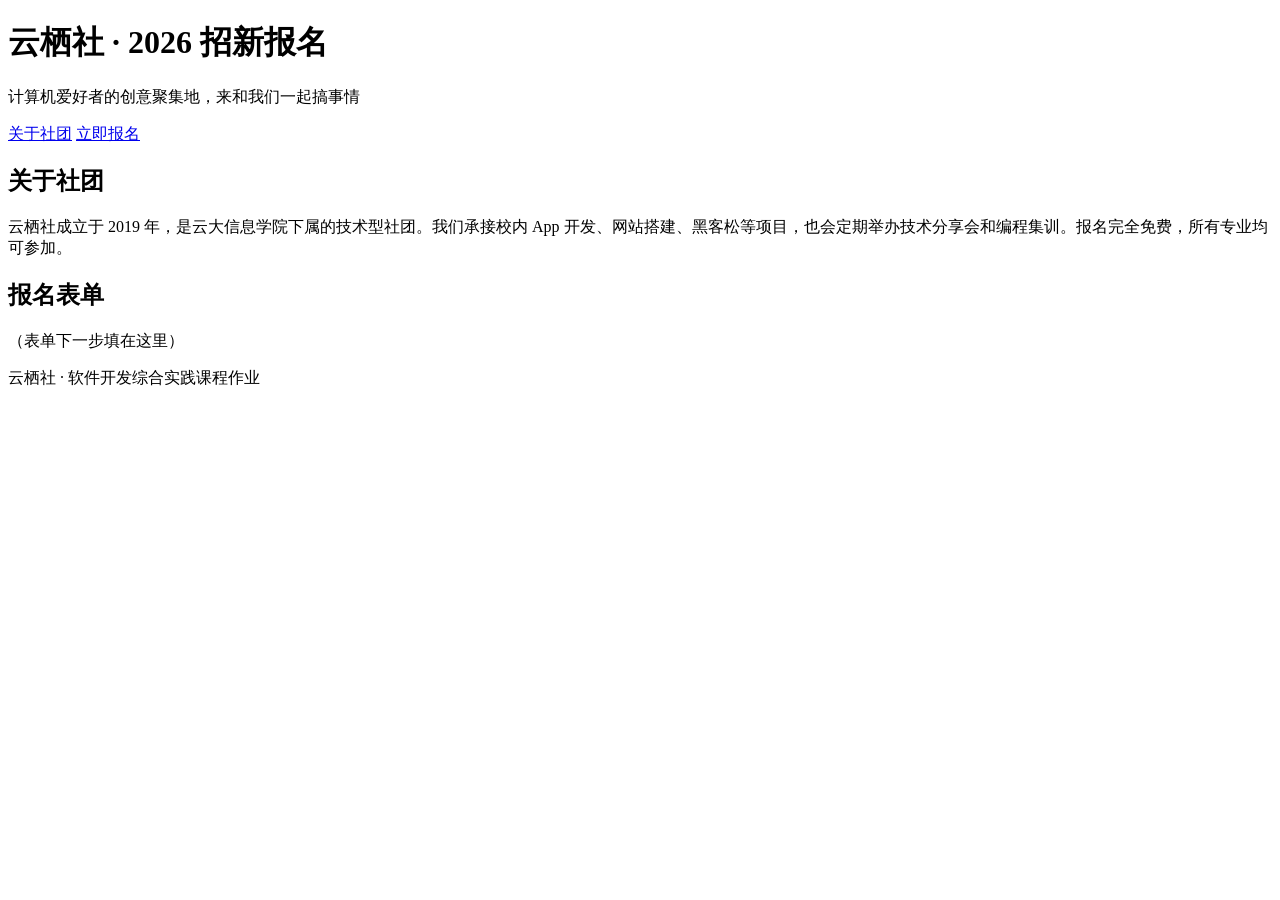
==== club-signup/index.html @ 3c6bfa0d "添加社团招新报名页语义骨架" ====
<!DOCTYPE html>
<html lang="zh-CN">
<head>
  <meta charset="UTF-8">
  <meta name="viewport" content="width=device-width, initial-scale=1.0">
  <title>社团招新报名</title>
</head>
<body>
  <header>
    <h1>云栖社 · 2026 招新报名</h1>
    <p>计算机爱好者的创意聚集地，来和我们一起搞事情</p>
  </header>
  <nav>
    <a href="#about">关于社团</a>
    <a href="#signup">立即报名</a>
  </nav>
  <main>
    <section id="about">
      <h2>关于社团</h2>
      <p>云栖社成立于 2019 年，是云大信息学院下属的技术型社团。我们承接校内 App 开发、网站搭建、黑客松等项目，也会定期举办技术分享会和编程集训。报名完全免费，所有专业均可参加。</p>
    </section>
    <section id="signup">
      <h2>报名表单</h2>
      <p>（表单下一步填在这里）</p>
    </section>
  </main>
  <footer>
    <p>云栖社 · 软件开发综合实践课程作业</p>
  </footer>
</body>
</html>
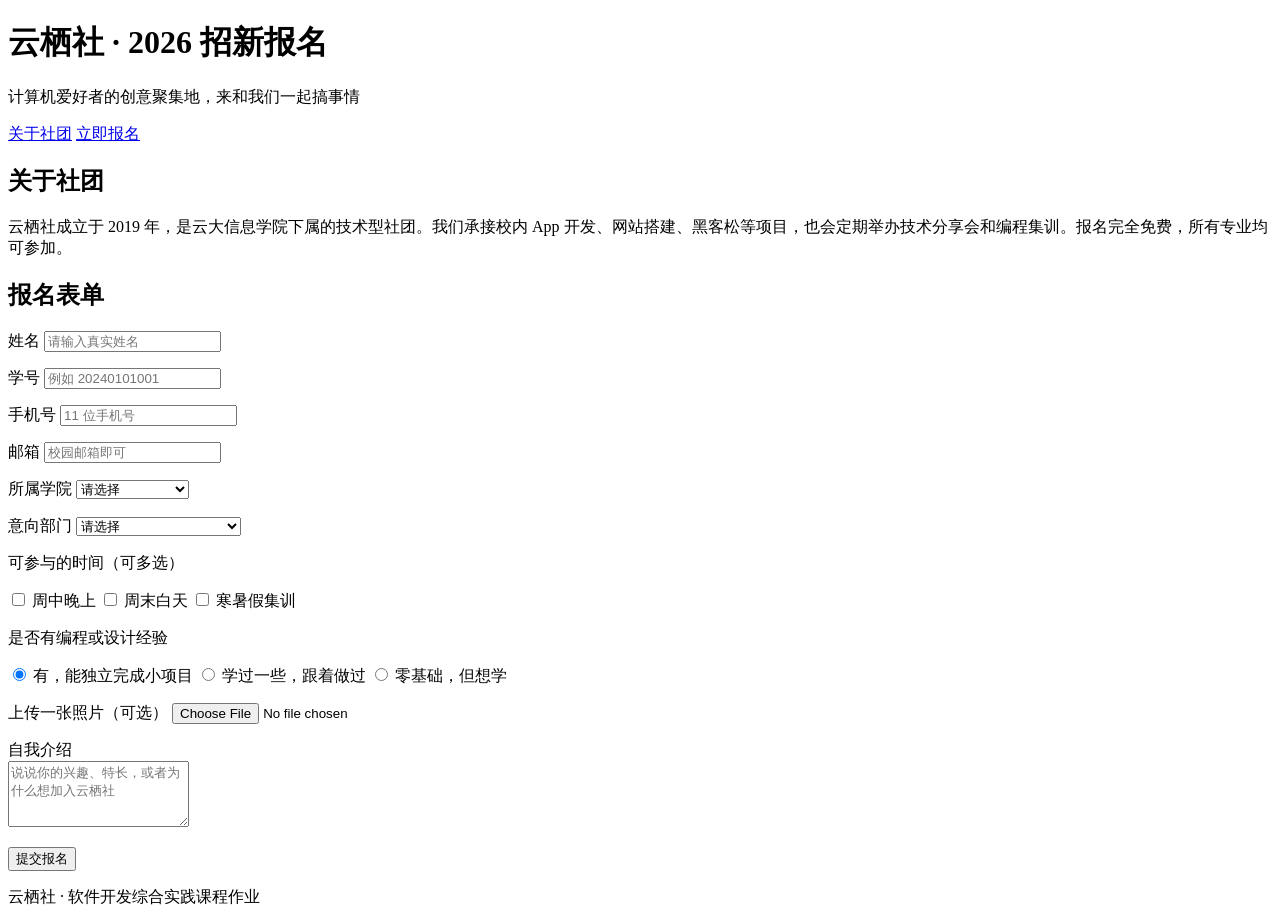
==== commit 84b9ca87: "添加社团报名表单：9类控件与label关联校验" ====
--- a/club-signup/index.html
+++ b/club-signup/index.html
@@ -21,7 +21,68 @@
     </section>
     <section id="signup">
       <h2>报名表单</h2>
-      <p>（表单下一步填在这里）</p>
+      <form action="#" method="get" enctype="multipart/form-data">
+        <p>
+          <label for="name">姓名</label>
+          <input type="text" id="name" name="name" placeholder="请输入真实姓名" required>
+        </p>
+        <p>
+          <label for="sid">学号</label>
+          <input type="text" id="sid" name="sid" placeholder="例如 20240101001" pattern="\d{11}">
+        </p>
+        <p>
+          <label for="phone">手机号</label>
+          <input type="tel" id="phone" name="phone" placeholder="11 位手机号" pattern="^1[3-9]\d{9}$">
+        </p>
+        <p>
+          <label for="mail">邮箱</label>
+          <input type="email" id="mail" name="mail" placeholder="校园邮箱即可" required>
+        </p>
+        <p>
+          <label for="college">所属学院</label>
+          <select id="college" name="college">
+            <option value="">请选择</option>
+            <option value="info">信息学院</option>
+            <option value="cs">软件学院</option>
+            <option value="math">数学与统计学院</option>
+            <option value="phy">物理与天文学院</option>
+            <option value="other">其他</option>
+          </select>
+        </p>
+        <p>
+          <label for="dept">意向部门</label>
+          <select id="dept" name="dept" required>
+            <option value="">请选择</option>
+            <option value="dev">开发部（写代码做项目）</option>
+            <option value="design">设计部（UI/UX、平面）</option>
+            <option value="media">宣传部（视频、公众号）</option>
+            <option value="ops">外联部（活动、赞助）</option>
+          </select>
+        </p>
+        <p>可参与的时间（可多选）</p>
+        <p>
+          <label><input type="checkbox" name="time" value="weekday"> 周中晚上</label>
+          <label><input type="checkbox" name="time" value="weekend"> 周末白天</label>
+          <label><input type="checkbox" name="time" value="camp"> 寒暑假集训</label>
+        </p>
+        <p>是否有编程或设计经验</p>
+        <p>
+          <label><input type="radio" name="exp" value="yes" checked> 有，能独立完成小项目</label>
+          <label><input type="radio" name="exp" value="some"> 学过一些，跟着做过</label>
+          <label><input type="radio" name="exp" value="none"> 零基础，但想学</label>
+        </p>
+        <p>
+          <label for="avatar">上传一张照片（可选）</label>
+          <input type="file" id="avatar" name="avatar" accept="image/*">
+        </p>
+        <p>
+          <label for="intro">自我介绍</label><br>
+          <textarea id="intro" name="intro" rows="4" maxlength="200" placeholder="说说你的兴趣、特长，或者为什么想加入云栖社"></textarea>
+        </p>
+        <p>
+          <button type="submit">提交报名</button>
+        </p>
+      </form>
     </section>
   </main>
   <footer>
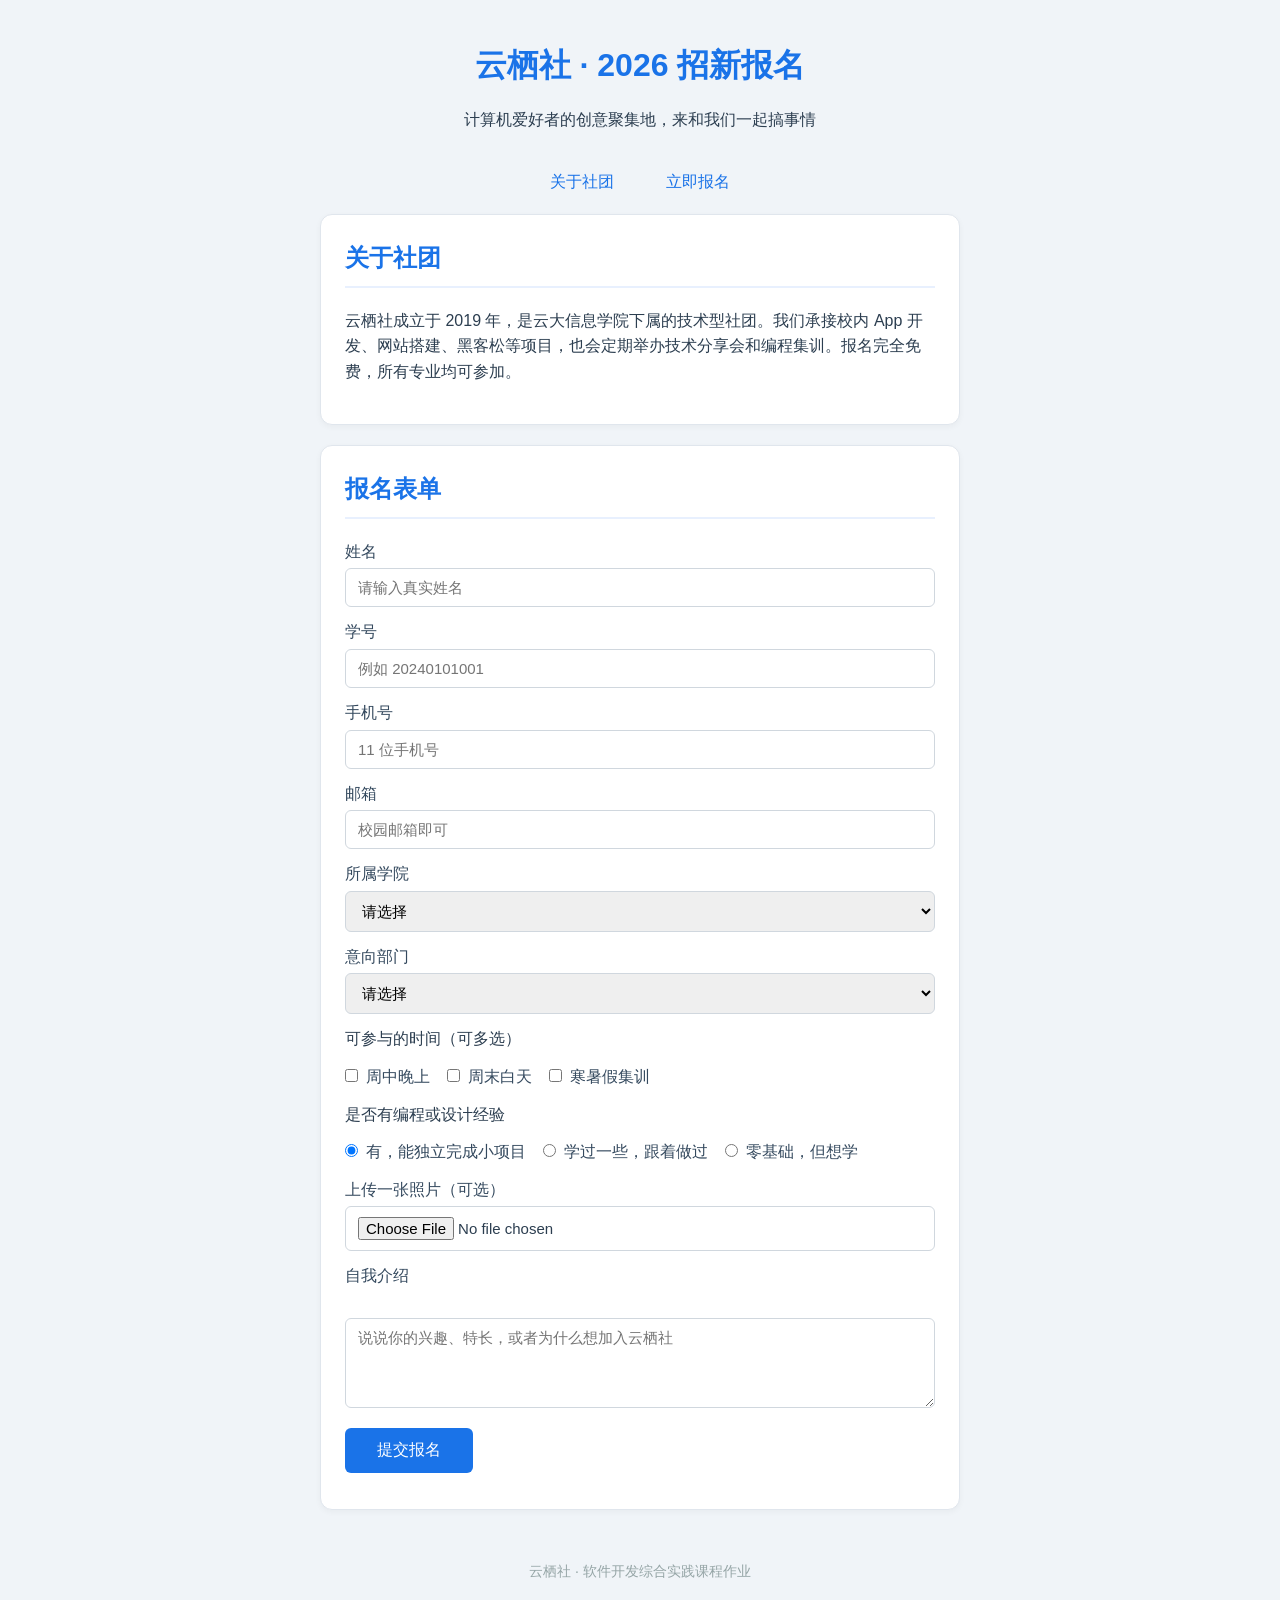
==== commit 5694c22b: "添加社团报名页外部CSS样式" ====
--- a/club-signup/index.html
+++ b/club-signup/index.html
@@ -3,6 +3,8 @@
 <head>
   <meta charset="UTF-8">
   <meta name="viewport" content="width=device-width, initial-scale=1.0">
+  <link rel="icon" href="data:,">
+  <link rel="stylesheet" href="css/style.css">
   <title>社团招新报名</title>
 </head>
 <body>
--- a/club-signup/css/style.css
+++ b/club-signup/css/style.css
@@ -0,0 +1,177 @@
+* {
+  box-sizing: border-box;
+}
+
+body {
+  font-family: "Microsoft YaHei", "PingFang SC", sans-serif;
+  color: #2c3e50;
+  line-height: 1.6;
+  background-color: #f0f4f8;
+  max-width: 680px;
+  margin: 0 auto;
+  padding: 20px;
+}
+
+header {
+  text-align: center;
+  padding: 20px 0;
+}
+
+header h1 {
+  margin: 0 0 8px;
+  color: #1a73e8;
+}
+
+nav {
+  text-align: center;
+  margin-bottom: 20px;
+}
+
+nav a {
+  color: #1a73e8;
+  text-decoration: none;
+  margin: 0 12px;
+  padding: 6px 12px;
+  border-radius: 4px;
+  transition: background 0.2s;
+}
+
+nav a:hover {
+  background: #e8f0fe;
+}
+
+section {
+  background: #fff;
+  border: 1px solid #e0e6ed;
+  border-radius: 12px;
+  padding: 24px;
+  margin-bottom: 20px;
+  box-shadow: 0 2px 6px rgba(0, 0, 0, 0.04);
+}
+
+section h2 {
+  margin-top: 0;
+  color: #1a73e8;
+  border-bottom: 2px solid #e8f0fe;
+  padding-bottom: 8px;
+}
+
+form p {
+  margin: 12px 0;
+}
+
+label {
+  display: block;
+  margin-bottom: 4px;
+  font-weight: 500;
+  color: #34495e;
+}
+
+input[type="text"],
+input[type="tel"],
+input[type="email"],
+input[type="file"],
+select,
+textarea {
+  width: 100%;
+  font-size: 15px;
+  padding: 10px 12px;
+  border: 1px solid #d0d7de;
+  border-radius: 6px;
+  font-family: inherit;
+  transition: border-color 0.2s, box-shadow 0.2s;
+}
+
+input:focus,
+select:focus,
+textarea:focus {
+  outline: none;
+  border-color: #1a73e8;
+  box-shadow: 0 0 0 3px rgba(26, 115, 232, 0.15);
+}
+
+textarea {
+  resize: vertical;
+}
+
+input[type="checkbox"],
+input[type="radio"] {
+  margin-right: 4px;
+  margin-left: 12px;
+  margin-top: 4px;
+}
+
+input[type="checkbox"]:first-of-type,
+input[type="radio"]:first-of-type {
+  margin-left: 0;
+}
+
+label:has(input[type="checkbox"]),
+label:has(input[type="radio"]) {
+  display: inline;
+  font-weight: normal;
+  margin: 0 12px 0 0;
+}
+
+button {
+  background: #1a73e8;
+  color: #fff;
+  border: none;
+  border-radius: 6px;
+  padding: 12px 32px;
+  font-size: 16px;
+  cursor: pointer;
+  transition: background 0.2s;
+}
+
+button:hover {
+  background: #1557b0;
+}
+
+details {
+  background: #fff;
+  border: 1px solid #e0e6ed;
+  border-radius: 12px;
+  padding: 16px 20px;
+  margin-bottom: 20px;
+  box-shadow: 0 2px 6px rgba(0, 0, 0, 0.04);
+}
+
+details[open] summary {
+  margin-bottom: 12px;
+  border-bottom: 1px dashed #d0d7de;
+  padding-bottom: 12px;
+}
+
+summary {
+  cursor: pointer;
+  font-weight: 600;
+  color: #1a73e8;
+  font-size: 15px;
+  /* 覆盖浏览器默认 display: list-item，让 marker 样式可控 */
+  list-style: none;
+}
+
+/* 自定义 marker 样式：隐藏默认三角形，换成 + / - 号 */
+summary::-webkit-details-marker {
+  display: none;
+}
+
+details[open] summary::before {
+  content: "− ";
+  color: #1a73e8;
+  font-weight: bold;
+}
+
+details:not([open]) summary::before {
+  content: "+ ";
+  color: #1a73e8;
+  font-weight: bold;
+}
+
+footer {
+  text-align: center;
+  color: #95a5a6;
+  font-size: 14px;
+  padding: 16px 0;
+}
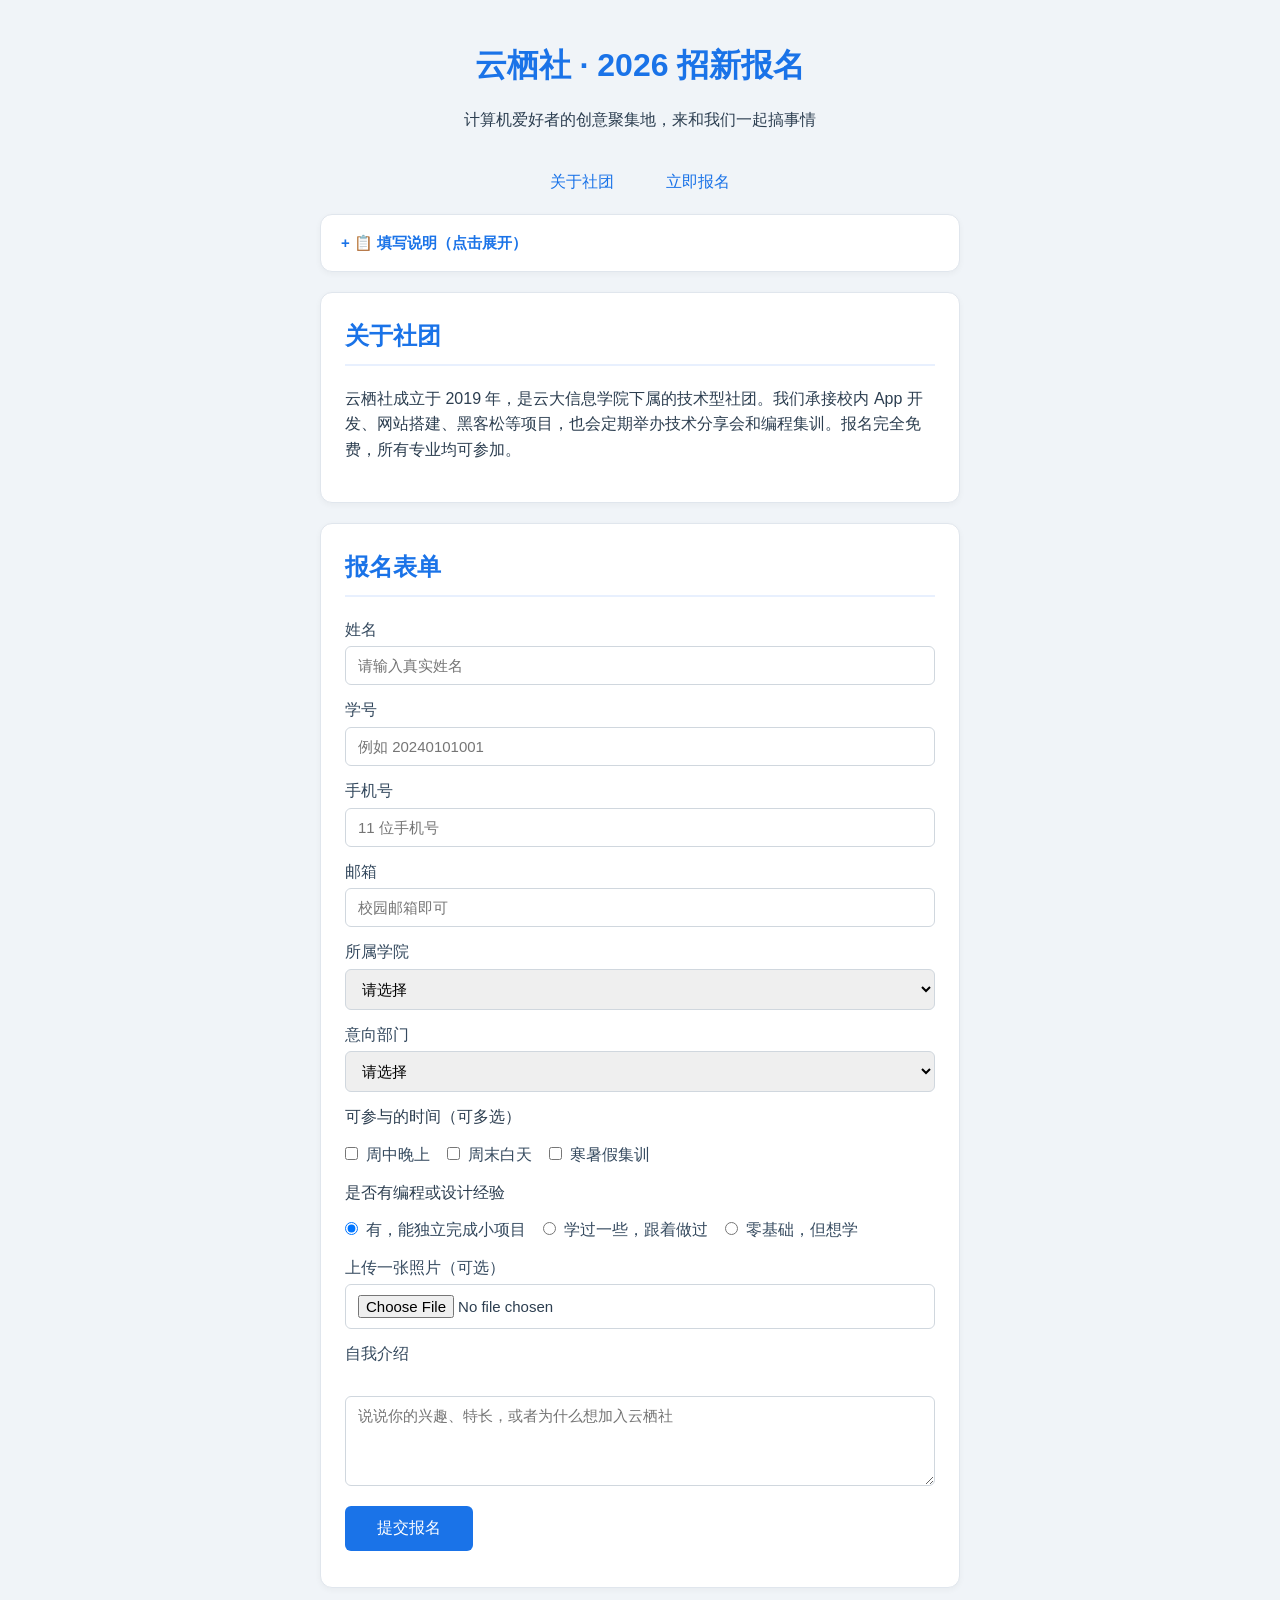
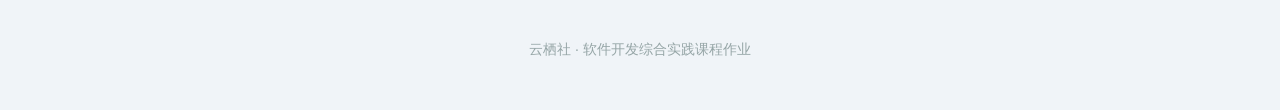
==== commit 34700fc2: "添加填写说明details与summary折叠区块" ====
--- a/club-signup/index.html
+++ b/club-signup/index.html
@@ -17,6 +17,18 @@
     <a href="#signup">立即报名</a>
   </nav>
   <main>
+    <details id="help">
+      <summary>📋 填写说明（点击展开）</summary>
+      <p>以下信息有助于你顺利完成报名：</p>
+      <ul>
+        <li><strong>姓名</strong>请填写真实姓名，方便我们分组联系</li>
+        <li><strong>学号</strong>为 11 位数字，用于核对在校生身份</li>
+        <li><strong>手机号</strong>请填写常用号码，我们只在招新阶段使用</li>
+        <li><strong>邮箱</strong>推荐使用校园邮箱，方便后续接收社团邮件</li>
+        <li><strong>自我介绍</strong>限 200 字以内，突出你的亮点和加入动机</li>
+      </ul>
+      <p>有疑问？发邮件至 <a href="mailto:yunqi@example.com">yunqi@example.com</a>。</p>
+    </details>
     <section id="about">
       <h2>关于社团</h2>
       <p>云栖社成立于 2019 年，是云大信息学院下属的技术型社团。我们承接校内 App 开发、网站搭建、黑客松等项目，也会定期举办技术分享会和编程集训。报名完全免费，所有专业均可参加。</p>
